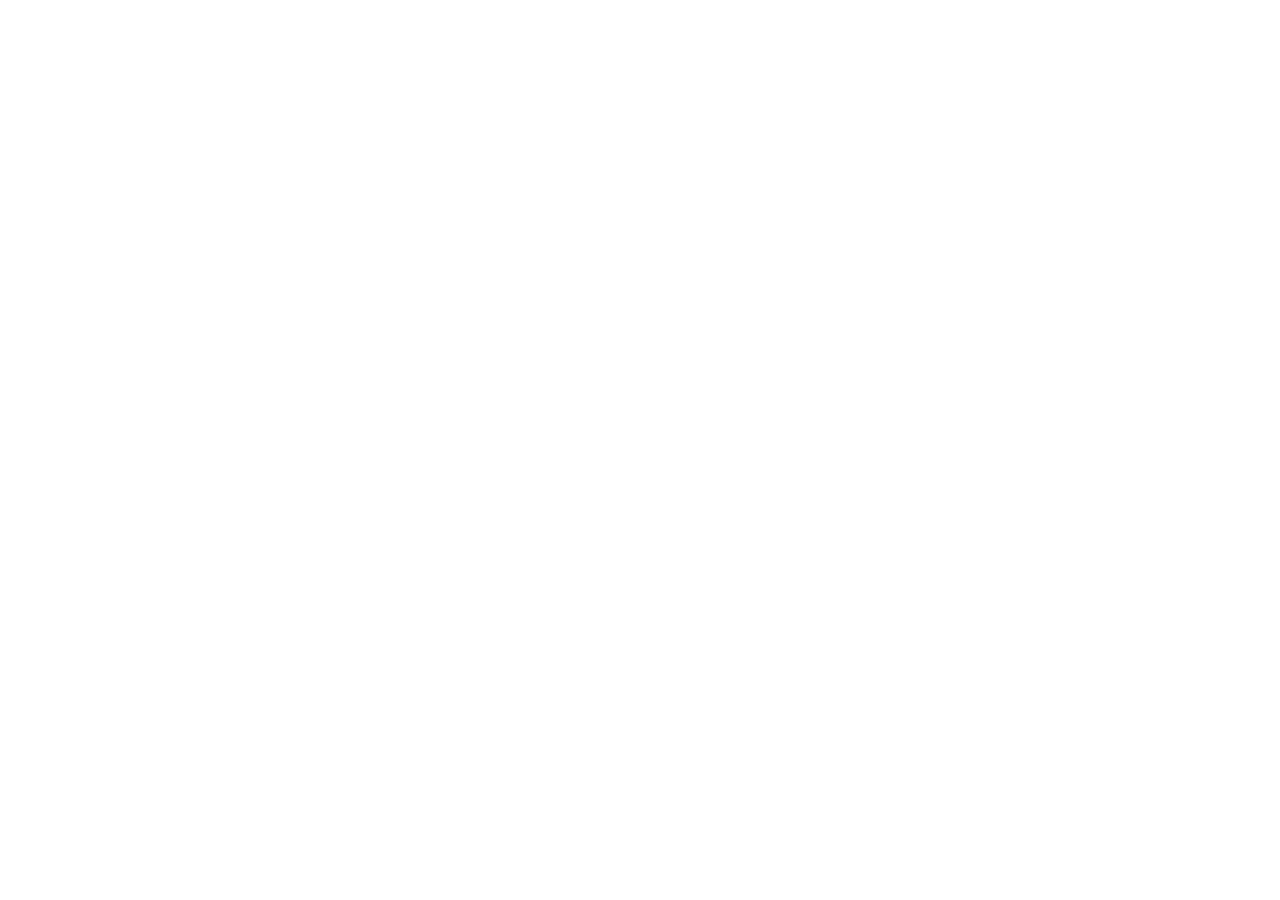
==== simulation/index.html @ 7e7e8aaf "https://virtual-labs.github.io/exp-determination-gene-expression-iitg click on the link to test your" ====
<!DOCTYPE html>
<html>
<head>
	<!-- Add CSS at the head of HTML file -->
    <link rel="stylesheet" href="./css/main.css">
</head>
<body>
		<!-- Your code goes here-->

	<!-- Add JS at the bottom of HTML file --> 
        <script src="./js/main.js"></script>
<script src="../assets/js/iframeResize.js"></script>
        
        </body>
</html>
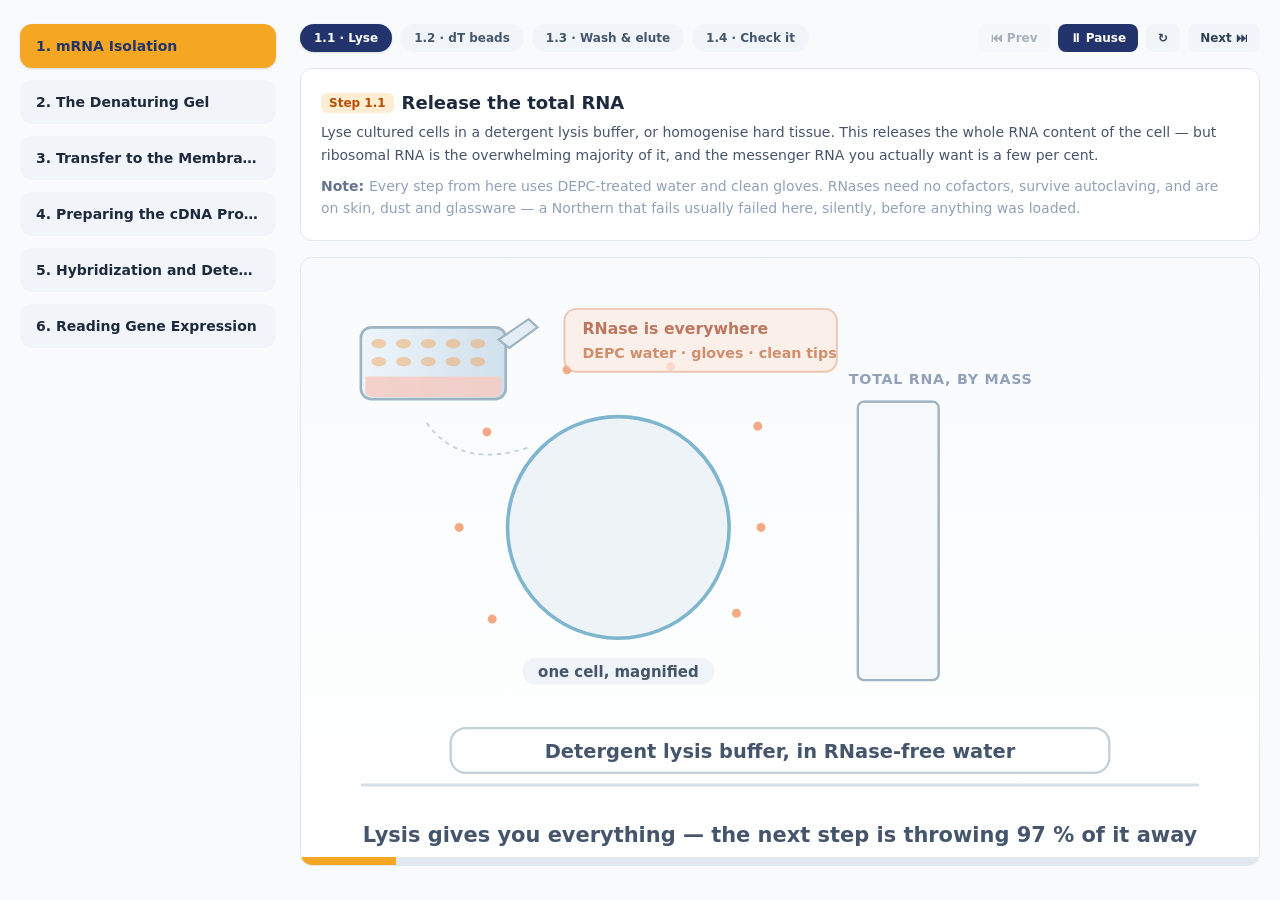
==== commit 751a0945: "https://virtual-labs.github.io/exp-determination-gene-expression-iitg click on the link to test your" ====
--- a/simulation/index.html
+++ b/simulation/index.html
@@ -1,15 +1,15 @@
-<!DOCTYPE html>
-<html>
-<head>
-	<!-- Add CSS at the head of HTML file -->
-    <link rel="stylesheet" href="./css/main.css">
-</head>
-<body>
-		<!-- Your code goes here-->
+<!doctype html>
+<html lang="en">
+  <head>
+    <meta charset="UTF-8" />
+    <meta name="viewport" content="width=device-width, initial-scale=1.0" />
 
-	<!-- Add JS at the bottom of HTML file --> 
-        <script src="./js/main.js"></script>
-<script src="../assets/js/iframeResize.js"></script>
+    <link rel="stylesheet" href="./css/main.css" />
+  </head>
+  <body>
+    <div id="root"></div>
+    <script type="module" src="./js/main.js"></script>
+  <script src="../assets/js/iframeResize.js"></script>
         
         </body>
 </html>
